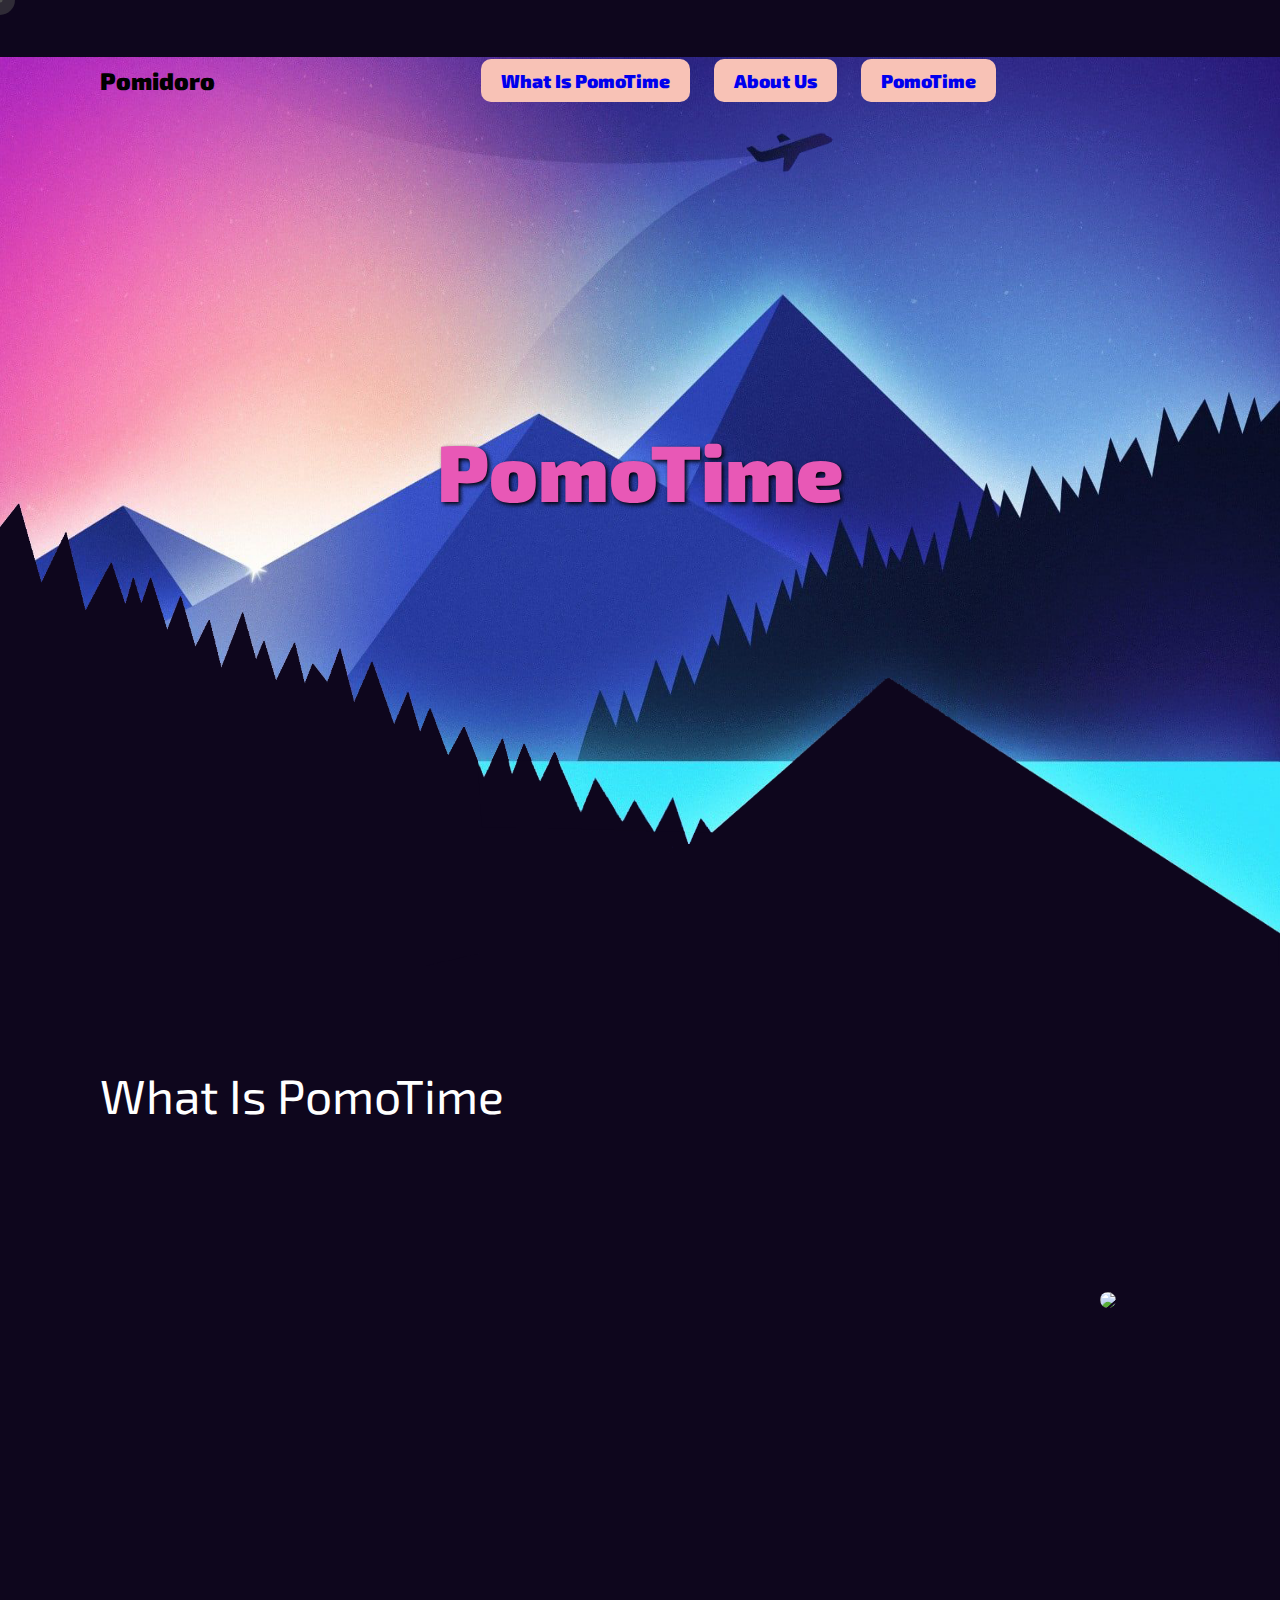
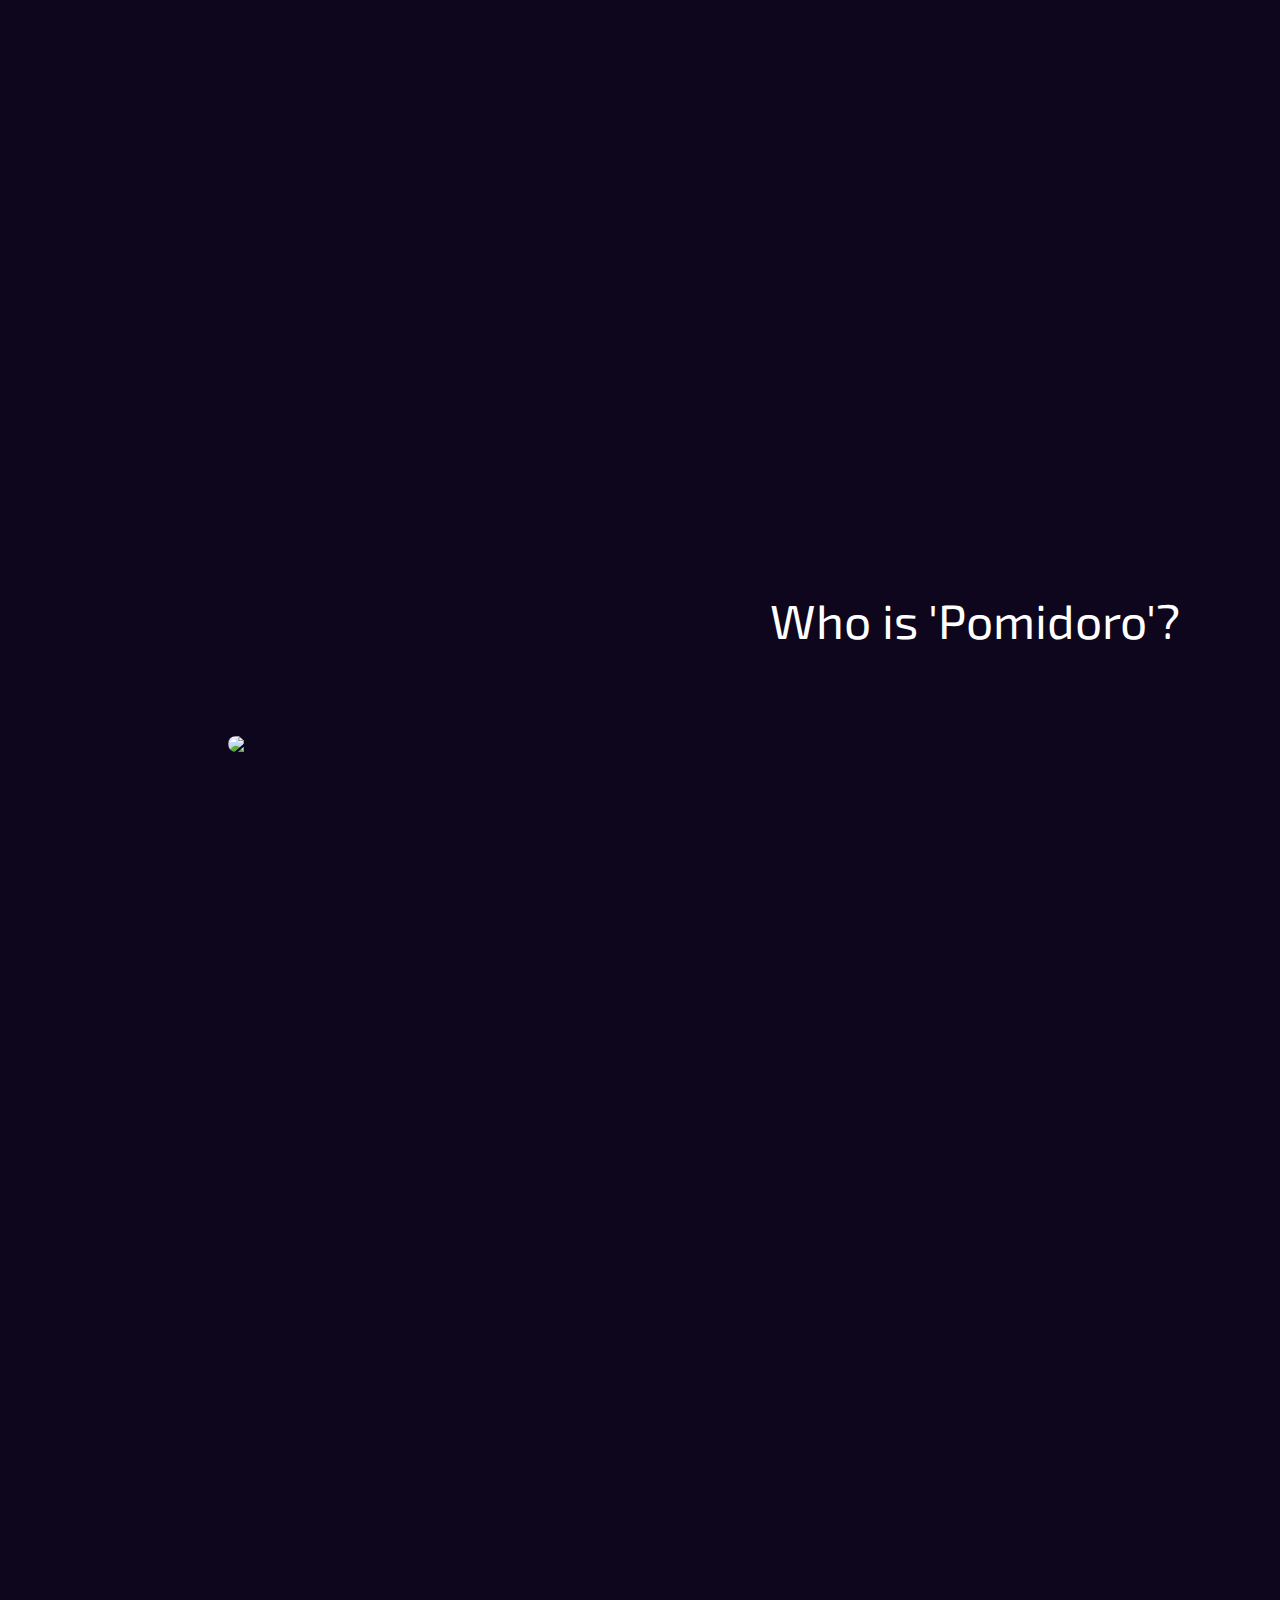
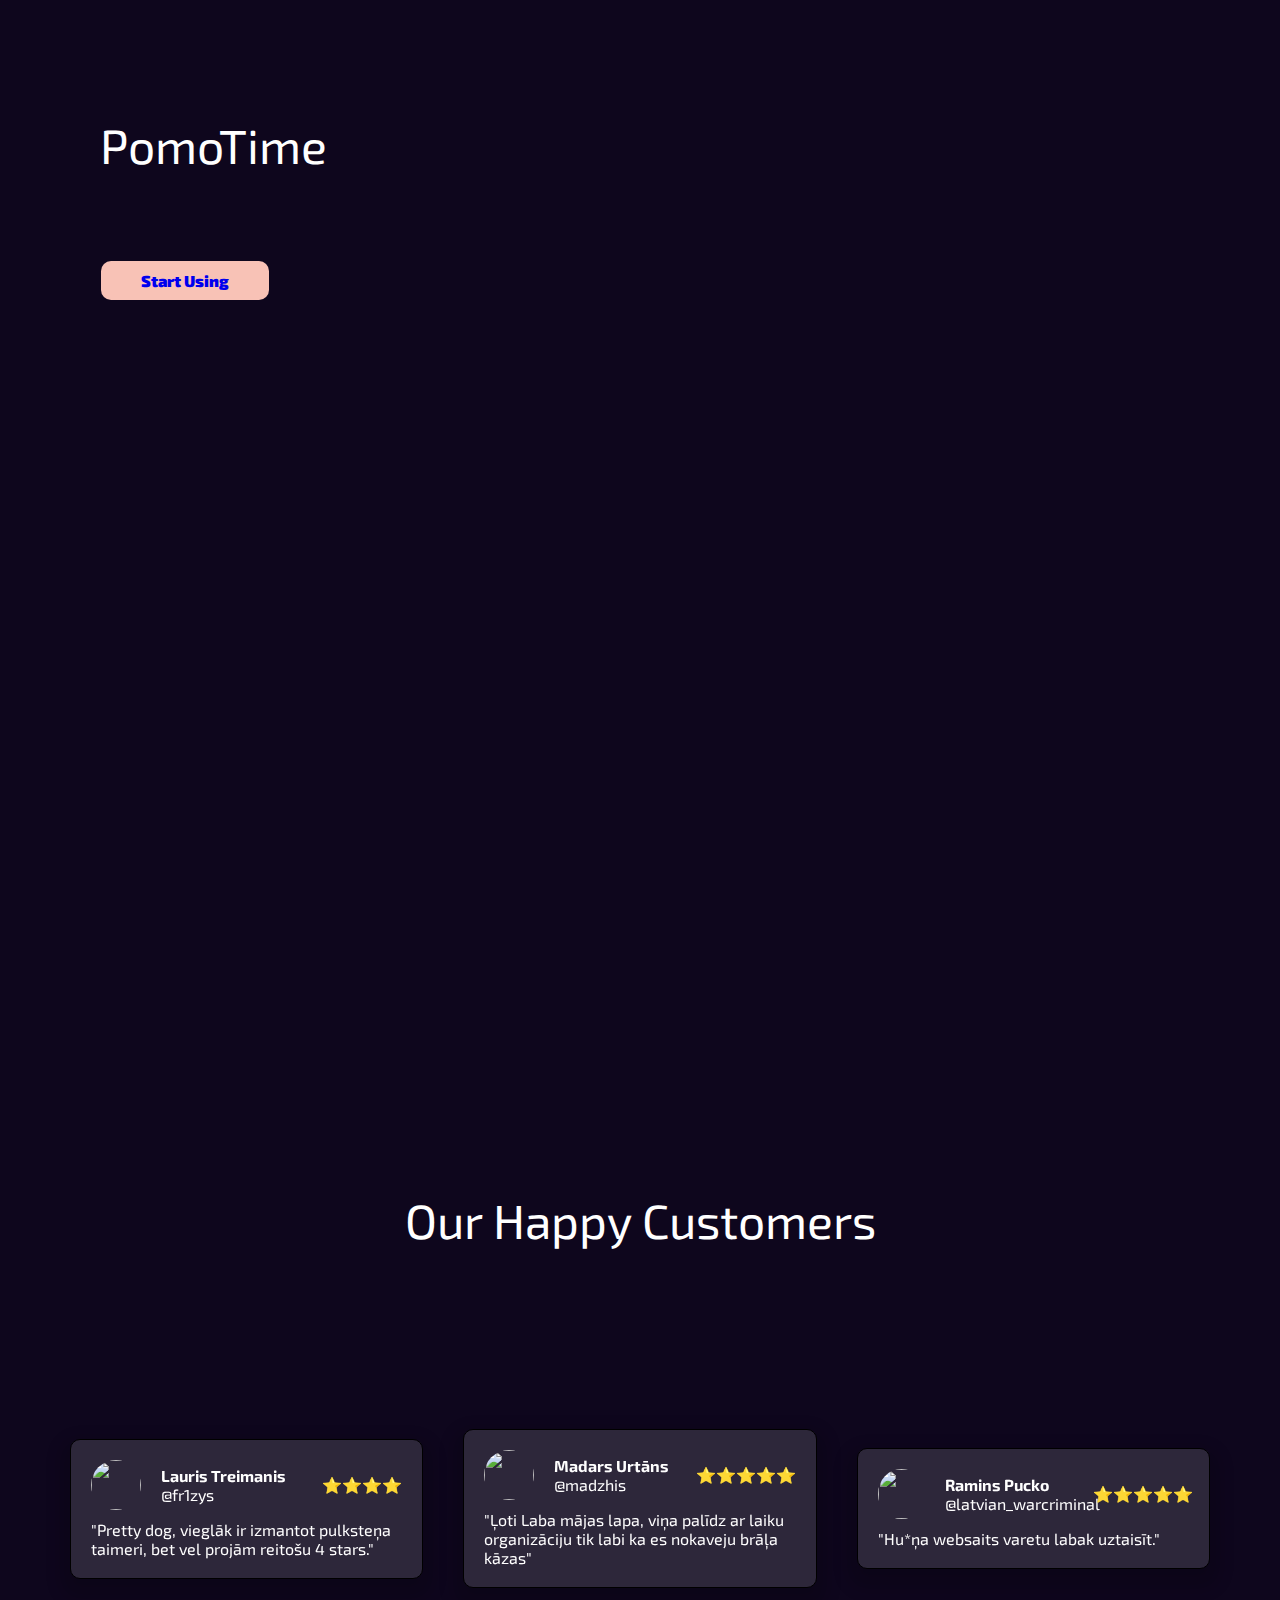
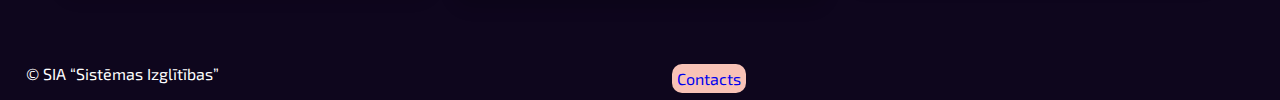
==== index.html @ 614adde9 "Add files via upload" ====
<!DOCTYPE html>
<html lang="lv">

<head>
    <meta charset="UTF-8">
    <meta name="viewport" content="width=device-width, initial-scale=1.0">
    <link rel="stylesheet" href="style.css" />
    <link rel="stylesheet" href="https://cdnjs.cloudflare.com/ajax/libs/font-awesome/5.15.1/css/all.min.css">
    <title>PomoLaiks</title>
</head>

<body class="intro" id="top">
    <div class="headerv2">
        <div class="language-btn">
            <div id="language-hide" id="language-btn">
                <a href="#" class="language" data-lang="en">EN</a>
                <a href="#" class="language" data-lang="lv">LV</a>
                <a href="#" class="language" data-lang="ru">RU</a>
            </div>
        </div>
    </div>
    <header>
        <a>
            <h2 class="logo">Pomidoro</h2>
        </a>
        <nav class="navigation">
            <div class="nav-buttons">
                <a href="#section2">
                    <h3 data-translate="KSIP"></h3>
                </a>
                <a href="#section3">
                    <h3 data-translate="PM"></h3>
                </a>
                <a class="poga" href="Taimera%20Sadala/index_timer.html">
                    <h3 data-translate="PT"></h3>
                </a>
            </div>
            <div class="dropdown">
                <a class="dropbtn"><i class="fas fa-bars"></i></a>
                <div class="dropdown-content">
                    <a href="#section2">
                        <h3 data-translate="KSIP"></h3>
                    </a>
                    <a href="#section3">
                        <h3 data-translate="PM"></h3>
                    </a>
                    <a class="poga" href="Taimera%20Sadala/index_timer.html">
                        <h3 data-translate="PT"></h3>
                    </a>
                    <div class="language">
                        <a href="#" class="language" data-lang="en">EN</a>
                        <a href="#" class="language" data-lang="lv">LV</a>
                        <a href="#" class="language" data-lang="ru">RU</a>
                    </div>
                </div>
            </div>
            </div>
        </nav>
    </header>

    <section class="parallax">
        <img src="img/Galvena_bilde.png" id="main">
        <h2 id="text" data-translate="PT"></h2>
        <img src="img/kalns.png" id="kalns">
        <img src="img/kalns2.png" id="kalns2">
        <img src="img/kalns3.png" id="kalns3">
        <img src="img/kalns4.png" id="kalns4">
        <img src="img/udens.png" id="udens">
        <img src="img/plane.png" id="plane">
    </section>

    <section class="section2" id="section2">
        <h2 data-translate="KSIP"></h2>
        <p class="section__paragraph" data-translate="KSIP_P"></p>
        <img class="heroimg"
            src="https://t4.ftcdn.net/jpg/01/58/70/21/360_F_158702129_PgQ9tL0KwHIqhNBlt4l4xD67zo24iT6y.jpg">
    </section>

    <section class="section3" id="section3">
        <div class="column-right">
            <h2 data-translate="KSP"></h2>
            <p class="section__paragraph" data-translate="KSP_P"></p>
            <img class="heroimg-left" src="https://cdn2.psychologytoday.com/assets/styles/manual_crop_1_91_1_1528x800/public/field_blog_entry_teaser_image/2022-02/questioning.jpg?itok=W7w69Jg_" width="600px">
        </div>
    </section>

    <section class="section4" id="section4">
        <h2 data-translate="PT">PomoLaiks</h2>
        <p class="section__paragraph" data-translate="PT_P"></p>
        <a class="poga" href="Taimera%20Sadala/index_timer.html" data-translate="SKL"></a>
    </section>

    <section class="section5">
        <h1 class="review-header" data-translate="MPL"></h1>
        <div id="reviews" class="review-container"></div>
    </section>

    <footer>
        <div class="foot">
            <div class="Sia">
                <h4>© SIA “Sistēmas Izglītības”</h4>
                <div class="Kontakti">
                    <a id="myBtn" href="#"" data-translate="Knt"></a>
                    <div id="KontaktiModal" class="modal">
                        <div class="modal-content">
                            <span class="close">&times;</span>
                            <div class="text-knt">
                                <p class="persona">Lauris Treimanis (CFO):</p>
                                <p class="Loc">Atmodas Bulvāris 12-13</p>
                                <p class="kontakti_P">+371 28 245 135</p>

                                <p class="persona">Madars Urtāns (CGO)</p>
                                <p class="Loc">Šķēdes Iela 21</p>
                                <p class="kontakti_P">+371 12 345 135</p>

                                <p class="persona">Ramins Pucko (CPO)</p>
                                <p class="Loc">Šķēdes Iela 1</p>
                                <p class="kontakti_P">+371 45 381 285</p>
                            </div>
                        </div>
                    </div>
                </div>
            </div>
        </div>
    </footer>


    <div class="cursor-dot" data-cursor-dot></div>
    <div class="cursor-outline" data-cursor-outline></div>

    <script src="https://ajax.googleapis.com/ajax/libs/jquery/3.5.1/jquery.min.js"></script>
    <script src="script.js"></script>
    <script src="https://kit.fontawesome.com/c8e4d183c2.js" crossorigin="anonymous"></script>
</body>

</html>
---- style.css ----
@import url('https://fonts.googleapis.com/css2?family=Exo+2:ital,wght@0,100..900;1,100..900&family=Nanum+Gothic&display=swap');

::-webkit-scrollbar {
  background: #e8f2ff00;
  width: 1px;
}

::-webkit-scrollbar-thumb {
  background-color: #f8c2b6;
}



* {
  margin: 0;
  padding: 0;
  box-sizing: border-box;
  font-family: "Exo 2", sans-serif;
  font-optical-sizing: auto;
  font-weight: 400;
  font-style: normal;
  min-width: 0;
  cursor: none;
}

/* Cursor */

.cursor-dot {
  width: 5px;
  height: 5px;
  background-color: #505050;
}

.cursor-outline {
  width: 30px;
  height: 30px;
  background-color: rgba(80, 80, 80, 0.5);
}

.cursor-dot,
.cursor-outline {
  position: fixed;
  top: 0;
  left: 0;
  transform: translate(-50%, -50%);
  border-radius: 50%;
  z-index: 9999;
  pointer-events: none;
}

/* Keyframes */

@keyframes fade-up {
  0% {
    opacity: 0;
    transform: translateY(30px) scale(0.9);
  }

  100% {
    opacity: 1;
    transform: translate(0px) scale(1);
  }
}

@keyframes fade-down {
  0% {
    opacity: 0;
    transform: translateY(-30px) scale(0.9);
  }

  100% {
    opacity: 1;
    transform: translate(0px) scale(1);
  }
}

@keyframes spin {
  from {
    transform: rotate(0turn);
  }

  to {
    transform: rotate(1turn);
  }
}

/**/

.animate {
  animation: fade-up 0.8s;
}

body {
  background: #0e061d;
  min-height: 100vh;
  overflow-x: hidden;
}


header {
  position: absolute;
  top: 0;
  left: 0;
  width: 100%;
  padding: 30px 100px;
  padding-top: 10px;
  display: flex;
  justify-content: flex-start;
  align-items: center;
  z-index: 100;
  animation: fade-down 1.3s;
  margin-top: 30px
}

.headerv2 {
  padding: 10px 10px;
  animation: fade-down 1.3s;
  background-color: #0e061d;
}

nav {
  height: 80px;
  display: flex;
  justify-content: space-between;
  align-items: center;
  padding: 0;
  animation: fade-down 0.5s;
}

.logo {
  transition: all 0.25s;
  font-weight: 900;
}

.language-btn {
  margin-left: 1800px;
  z-index: 9999;
}


/* Start here tomorow (16/02/2024)*/

.navigation a,
.poga {
  text-decoration: none;
  padding: 10px 20px;
  background-color: #f8c2b6;
  border-radius: 10px;
  margin: 0 10px;
  transition: all 0.25s;
  font-weight: 900;
  display: inline-block;
}

.poga {
  padding: 10px 40px;
  margin-left: 1px;
}

.navigation h3 {
  font-weight: 900;
}

.navigation a:hover,
.poga:hover {
  background: #f8c2b6;
  color: #fff;
  transform: scale(1.16);
}

.parallax {
  position: relative;
  display: flex;
  justify-content: center;
  align-items: center;
  height: 101vh;
  overflow: hidden;
}

.parallax img {
  position: absolute;
  top: 0;
  left: 0;
  width: 100%;
  height: 101vh;
  pointer-events: none;
  animation: fade-up 0.6s;
}

.footer {
  width: 50px;
  height: 50px;
  padding: 5px, 4px;
  background-color: white;
  border-radius: 10px;
}

#text {
  height: 20vh;
  position: absolute;
  font-size: 5em;
  font-weight: 900;
  color: #e858b6;
  text-shadow: 2px 2px 4px rgba(0.4, .2, .1, 5);
  animation: fade-up 0.5s;
}

#section {
  height: 101vh;
}

#section2,
#section3,
#section4,
#section5 {
  height: 125vh;
}

.section2,
.section3,
.section4 {
  position: relative;
  background: #0e061d;
  padding: 100px;
}

.section5 {
  padding: 50px;
  position: relative;
  background: #0e061d;
}

.section2 h2,
.section3 h2,
.section4 h2,
.section5 h2 {
  font-size: 3em;
  color: #fff;
  margin-bottom: 15px;
}


.section__paragraph {
  font-size: 1.4em;
  color: #fff;
  margin-bottom: 2em;
  transform: traxnslateY(20px);
  opacity: 0;
  transition: 2.8s ease;
}

.section__paragraph--visible {
  transform: translateY(0);
  opacity: 1;
}

.column-right {
  text-align: end;
}

/* review */

#reviews {
  display: flex;
  justify-content: center;
  align-items: center;
  flex-direction: row;
  width: 100%;
}

.review-container {
  display: flex;
  justify-content: space-around;
}

.review-card {
  border: 1px solid #000;
  border-radius: 10px;
  padding: 20px;
  margin: 20px;
  width: 400px;
  height: auto;
  display: flex;
  flex-direction: column;
  -webkit-backdrop-filter: blur(8px);
  backdrop-filter: blur(8px);
  box-shadow: 0px 10px 15px 10px rgb(0 0 0 / 15%);
  background-color: rgb(228 228 228 / 15%);
}

.header {
  display: flex;
  justify-content: space-between;
  align-items: center;
  width: 100%;
}

.review-header {
  text-align: center;
  font-size: 3em;
  margin-bottom: 10rem;
  color: #fff;
}

.profile-pic {
  width: 50px;
  height: 50px;
  border-radius: 50%;
  margin-right: 20px;
}

.name-username {
  display: flex;
  flex-direction: column;
  color: white;
}

.name {
  font-weight: bold;
  color: white;
}

.stars {
  margin-left: auto;
}

.review {
  margin-top: 10px;
  color: white;
}

/* Drop Down menu */

.dropdown {
  position: relative;
  display: inline-block;
}

.dropdown-content {
  display: none;
  position: absolute;
  min-width: 160px;
  z-index: 999;
}

.dropdown-content a {
  color: black;
  padding: 12px 16px;
  text-decoration: none;
  display: block;
}

.dropdown-content .language {
  padding: 5px;
  display: flex;
  justify-content: space-between;
}

.language {
  padding: 5px 5px;
  text-decoration: none;
  color: #000;
  background-color: white;
  border-radius: 10px;
  transition: all 0.25s;
}

.language:hover {
  background-color: #e858b6;
  color: #fff;
  transform: scale(1.16);
}

/* Footer */

footer hr {
  background-color: #c84eb7;
  padding: 2px;
  border: none;
}

.Sia {
  color: white;
  margin-top: 0.5vw;
  margin-left: 2vw;
  margin-bottom: 0.5vw;
  display: flex;
}

.Sia h4 {
  display: inline-block;
  margin-right: 35vw;
}

.Kontakti {
  margin-right: 2vw;
  padding: 5px 5px;
}

.Kontakti a {
  margin-right: 2vw;
  padding: 5px 5px;
  background-color: #f8c2b6;
  border-radius: 10px;
  transition: all 0.25s;
  text-align: center;
  text-decoration: none;
}

.Kontakti a:hover {
  transform: scale(1.16);
  color: #fff;
  background-color: #c84eb7;
}


.modal {
  display: none;
  position: fixed;
  z-index: 1;
  left: 0;
  top: 0;
  width: 100%;
  height: 100%;
  overflow: auto;
  background-color: rgb(0, 0, 0);
  background-color: rgba(0, 0, 0, 0.4);
}

.modal-content {
  background-color: #0e061d;
  margin: 15% auto;
  padding: 20px;
  width: 20%;
  height: 40%;
  border-radius: 10px;
  color: white;
  transform: scale(0);
  animation: fade-in 0.6s ease-in-out;
}

@keyframes fade-out {
  from {
    opacity: 1;
    transform: scale(1);
  }

  to {
    opacity: 0;
    transform: scale(0);
  }
}

@keyframes fade-in {
  from {
    opacity: 0;
    transform: scale(0);
  }

  to {
    opacity: 1;
    transform: scale(1);
  }
}

.close {
  color: #aaa;
  float: right;
  font-size: 28px;
  font-weight: bold;
}

.close:hover,
.close:focus {
  color: black;
  text-decoration: none;
  cursor: pointer;
}

.heroimg {
  float: right;
  margin-right: 5vw;
  animation: fade-up 1.3s;
  border-radius: 10px;
}

.heroimg-left {
  float: left;
  margin-left: 10vw;
  animation: fade-up 1.3s;
  border-radius: 10px;
}

.text-knt {
  margin-top: 2rem;
  text-align: center;
}

.persona {
  margin-top: 20px;
}

@media only screen and (min-width: 1950px) {
  .logo {
    margin-right: 45vw;
  }

  .language-btn {
    margin-left: 1800px;
  }
}

@media only screen and (min-width: 1800px) {
  .logo {
    margin-right: 50vw;
  }
}

@media only screen and (max-width: 1800px) {
  .logo {
    margin-right: 40vw;
  }

  .language-btn {
    margin-left: 1700px;
  }

  .headerv2 {
    padding: 0vw 1vh;
  }
}

@media only screen and (max-width: 1600px) {
  .logo {
    margin-right: 35vw;
  }
}

@media only screen and (max-width: 1450px) {
  .logo {
    margin-right: 30vw;
  }
}

@media only screen and (max-width: 1400px) {
  .logo {
    margin-right: 25vw;
  }
}

@media only screen and (max-width: 1300px) {
  .logo {
    margin-right: 20vw;
  }
}

@media only screen and (max-width: 1250px) {
  .stars {
    font-size: 1.1vw;
    margin-bottom: 2vw;
  }
}

@media only screen and (max-width: 1200px) {
  .logo {
    margin-right: 15vw;
  }
}

@media only screen and (max-width: 1150px) {
  .logo {
    margin-right: 10vw;
  }

  .stars {
    font-size: 1vw;
  }

  .name-username {
    font-size: 1.6vw;
  }
}

@media only screen and (max-width: 1100px) {
  .logo {
    margin-right: 5vw;
  }
}

@media only screen and (max-width: 1000px) {
  .logo {
    margin-right: 5vw;
  }

  .section5 {
    padding: 25px;
  }
}

@media only screen and (max-width: 940px) {
  .nav-buttons {
    display: none;
  }

  .logo {
    margin-right: 50vw;
  }

  #language-hide a {
    display: none;
  }

  /*Tapēc ka lielaka dala no ierīcem, kas ir zem 950px ir
mobīlās ierīces bez peles, bez klaviaturas, tapēc nav jēgas .cursor-dot un .cursor outline*/
  .cursor-dot {
    display: none;
  }

  .cursor-outline {
    display: none;
  }

  * {
    cursor: auto;
  }
}

@media screen and (min-width: 940px) {
  .dropdown {
    display: inline-block;
    display: none;
  }
}

@media only screen and (max-width: 900px) {
  .stars {
    font-size: 1.2vw;
  }

  .name-username {
    font-size: 1.6vw;
  }

  .review {
    font-size: 1.8vw;
  }

  .section5 {
    padding: 0;
  }
}

@media only screen and (max-width: 768px) {
  .stars {
    font-size: 1vw;
  }

  .name-username {
    font-size: 1.4vw;
  }

  .review {
    font-size: 1.6vw;
  }
}

@media only screen and (max-width: 700px) {
  .review-card {
    height: 250px;
  }

  .review {
    font-size: 1.72vw;
  }
}

@media only screen and (max-width: 600px) {
  .review-card {
    padding: 40px;
    height: 350px;
  }

  .review {
    font-size: 2vw;
  }

  .stars {
    margin-left: 3vw;
  }
}

@media only screen and (max-width: 475px) {
  .parallax {
    height: 1100px;
    width: 475px;
  }

  .parallax img {
    width: 900px;
    height: 1100px;
    transform: translateX(-190px);
  }

  #text {
    height: 40vh;
    font-size: 55px;
  }

  header {
    padding: 20px;
  }

  .dropdown-content {
    right: 0;
  }

  .section__paragraph,
  .section__paragraph--visible {
    font-size: 20px;
  }

  .logo {
    margin-right: 50vw;
  }

  .section2,
  .section3,
  .section4 {
    padding: 50px;
  }

  .section3 h2,
  .section2 h2,
  .section4 h2 {
    font-size: 2em;
    margin-bottom: 20px;
  }

  .review-header {
    font-size: 2em;
  }

  .review-card {
    width: 300px;
    height: 250px;
    padding: 20px;
    margin: 3px;
  }

  .review {
    font-size: 4vw;
  }

  .name {
    font-size: 4vw;
  }

  .stars {
    font-size: 1.8vw;
    margin-left: 0;
  }

  .profile-pic {
    display: none;
  }
}

@media only screen and (max-width: 425px) {
  .parallax {
    height: 858px;
    width: 425px;
  }

  body {
    overflow-x: hidden;
  }

  .parallax img {
    width: 900px;
    height: 858px;
    transform: translateX(-190px);
  }

  #text {
    height: 30vh;
    font-size: 55px;
  }

  header {
    padding: 40px;
  }

  .dropdown-content {
    right: 0;
  }

  .section__paragraph,
  .section__paragraph--visible {
    font-size: 20px;
  }

  .logo {
    margin-right: 110vw;
  }

  .section2,
  .section3,
  .section4 {
    padding: 50px;
  }

  .section3 h2,
  .section2 h2,
  .section4 h2 {
    font-size: 2em;
    margin-bottom: 20px;
  }

  .review-header {
    font-size: 2em;
  }

  .review-card {
    width: 125px;
    height: 200px;
    padding: 10px;
    margin: 3px;
  }

  .review {
    font-size: 3vw;
  }

  .name {
    font-size: 3vw;
  }

  .stars {
    font-size: 1.6vw;
    margin-left: 0;
  }

  .profile-pic {
    display: none;
  }

  @media only screen and (max-width: 375px) {
    .parallax {
      height: 858px;
      width: 375px;
    }

    .parallax img {
      width: 900px;
      height: 858px;
      transform: translateX(-170px);
    }

    #text {
      height: 30vh;
      font-size: 50px;
    }

    header {
      padding: 40px;
    }

    .dropdown-content {
      right: 0;
    }

    .section__paragraph,
    .section__paragraph--visible {
      font-size: 18px;
    }

    .logo {
      margin-right: 110vw;
    }

    .section2,
    .section3,
    .section4 {
      padding: 25px;
    }

    .section3 h2,
    .section2 h2,
    .section4 h2 {
      font-size: 2em;
      margin-bottom: 20px;
    }

    .review-header {
      font-size: 2em;
    }

    .review-card {
      width: 125px;
      height: 200px;
      padding: 10px;
      margin: 3px;
    }

    .review {
      font-size: 3vw;
    }

    .name {
      font-size: 3vw;
    }

    .stars {
      font-size: 1.5vw;
      margin-left: 0;
    }

    .profile-pic {
      display: none;
    }
  }

  @media only screen and (max-width: 320px) {
    .parallax {
      height: 1100px;
      width: 360px;
    }

    .parallax img {
      width: 900px;
      height: 1100px;
      transform: translateX(-190px);
    }

    #text {
      height: 40vh;
      font-size: 55px;
    }

    header {
      padding: 20px;
    }

    .dropdown-content {
      right: 0;
    }

    .section__paragraph,
    .section__paragraph--visible {
      font-size: 20px;
    }

    .logo {
      margin-right: 50vw;
    }

    .section2,
    .section3,
    .section4 {
      padding: 50px;
    }

    .section3 h2,
    .section2 h2,
    .section4 h2 {
      font-size: 2em;
      margin-bottom: 20px;
    }

    .review-header {
      font-size: 2em;
    }

    .review-card {
      width: 300px;
      height: 250px;
      padding: 20px;
      margin: 3px;
    }

    .review {
      font-size: 4vw;
    }

    .name {
      font-size: 3vw;
    }

    .stars {
      font-size: 1.8vw;
      margin-left: 0;
    }

    .profile-pic {
      display: none;
    }
  }
}
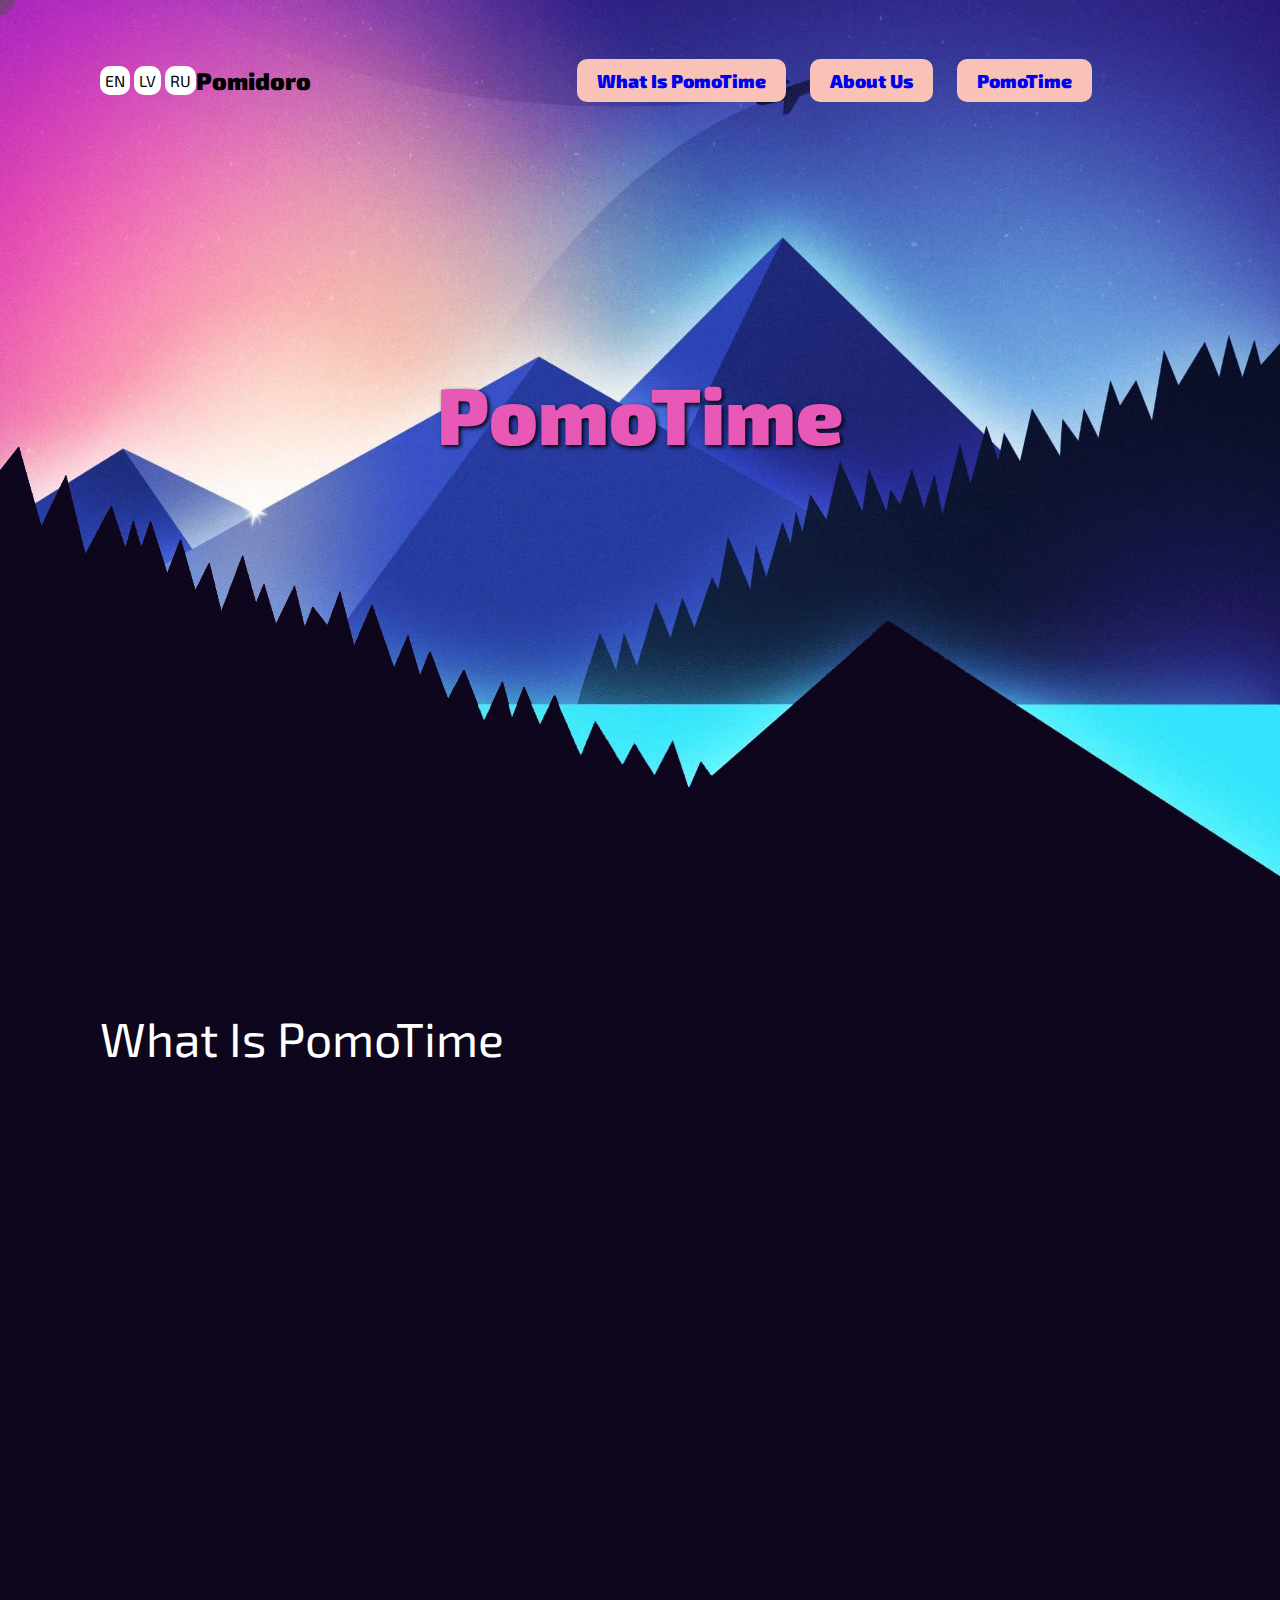
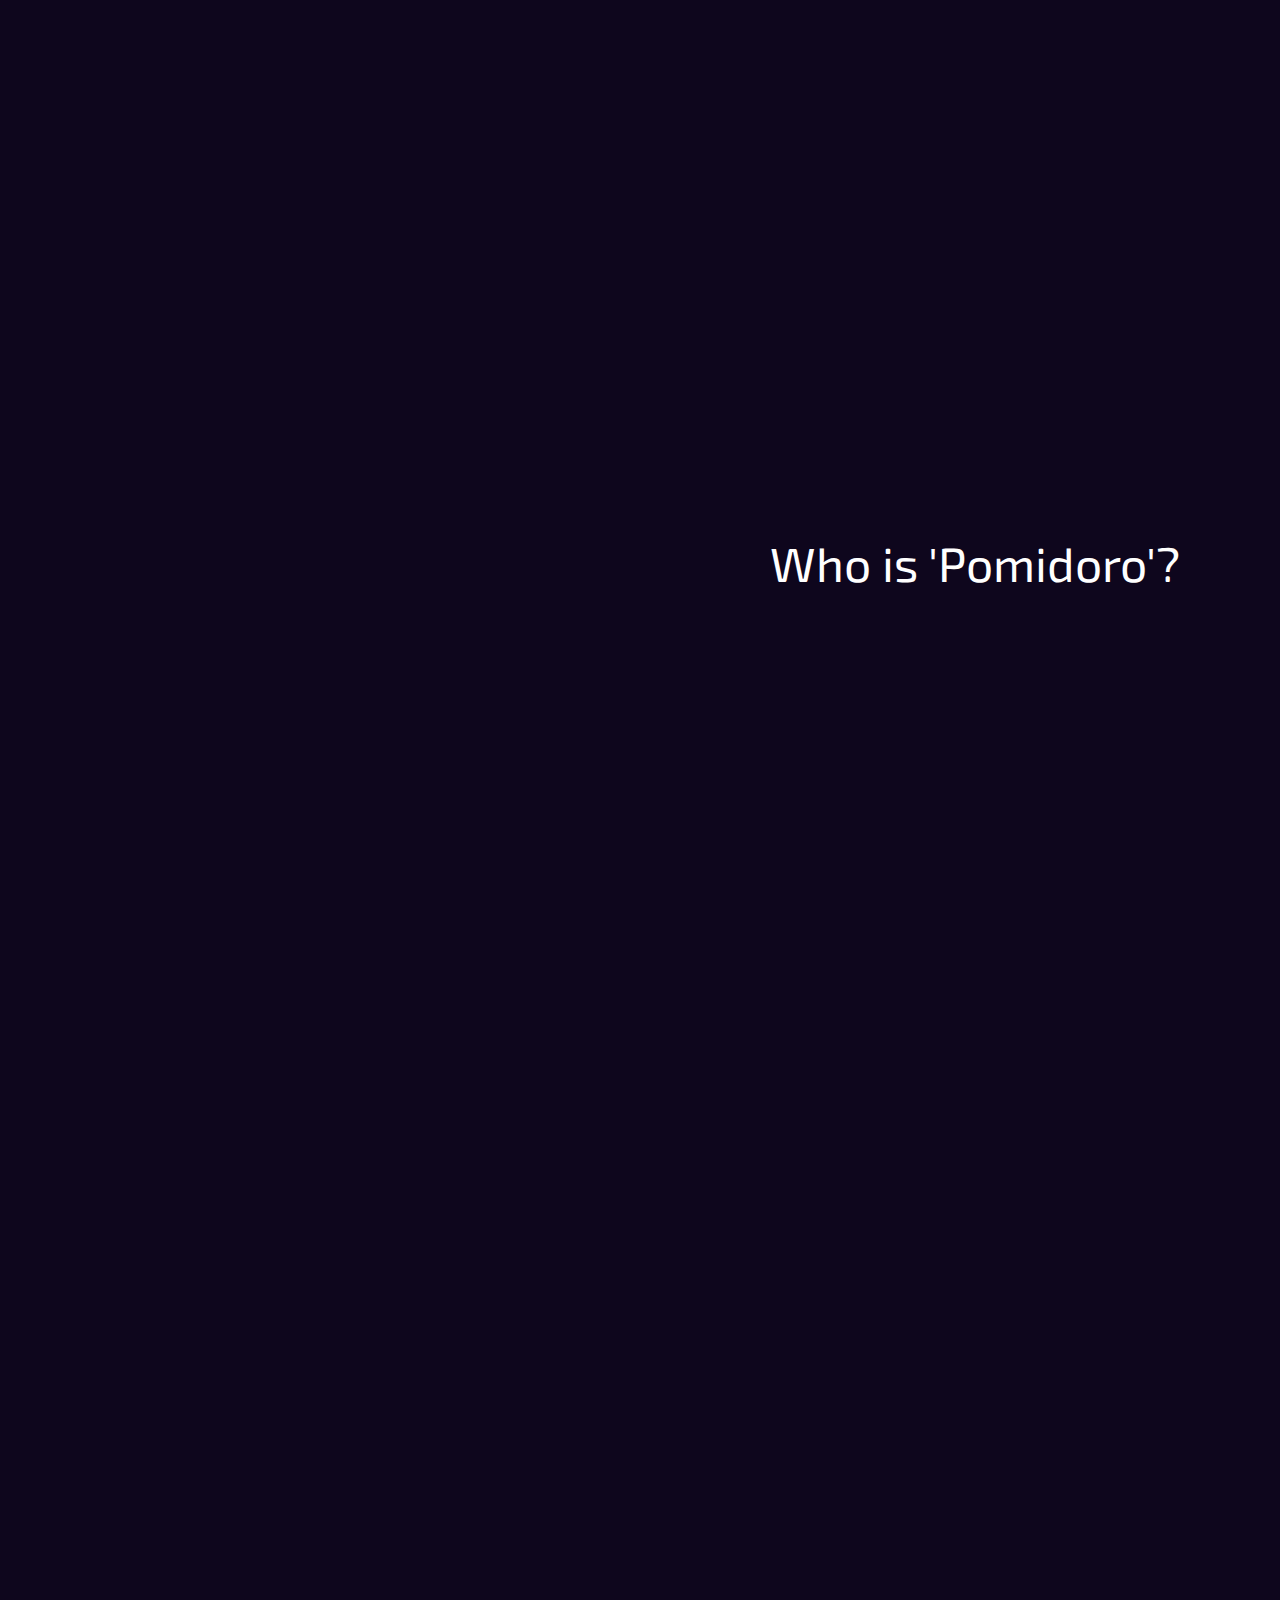
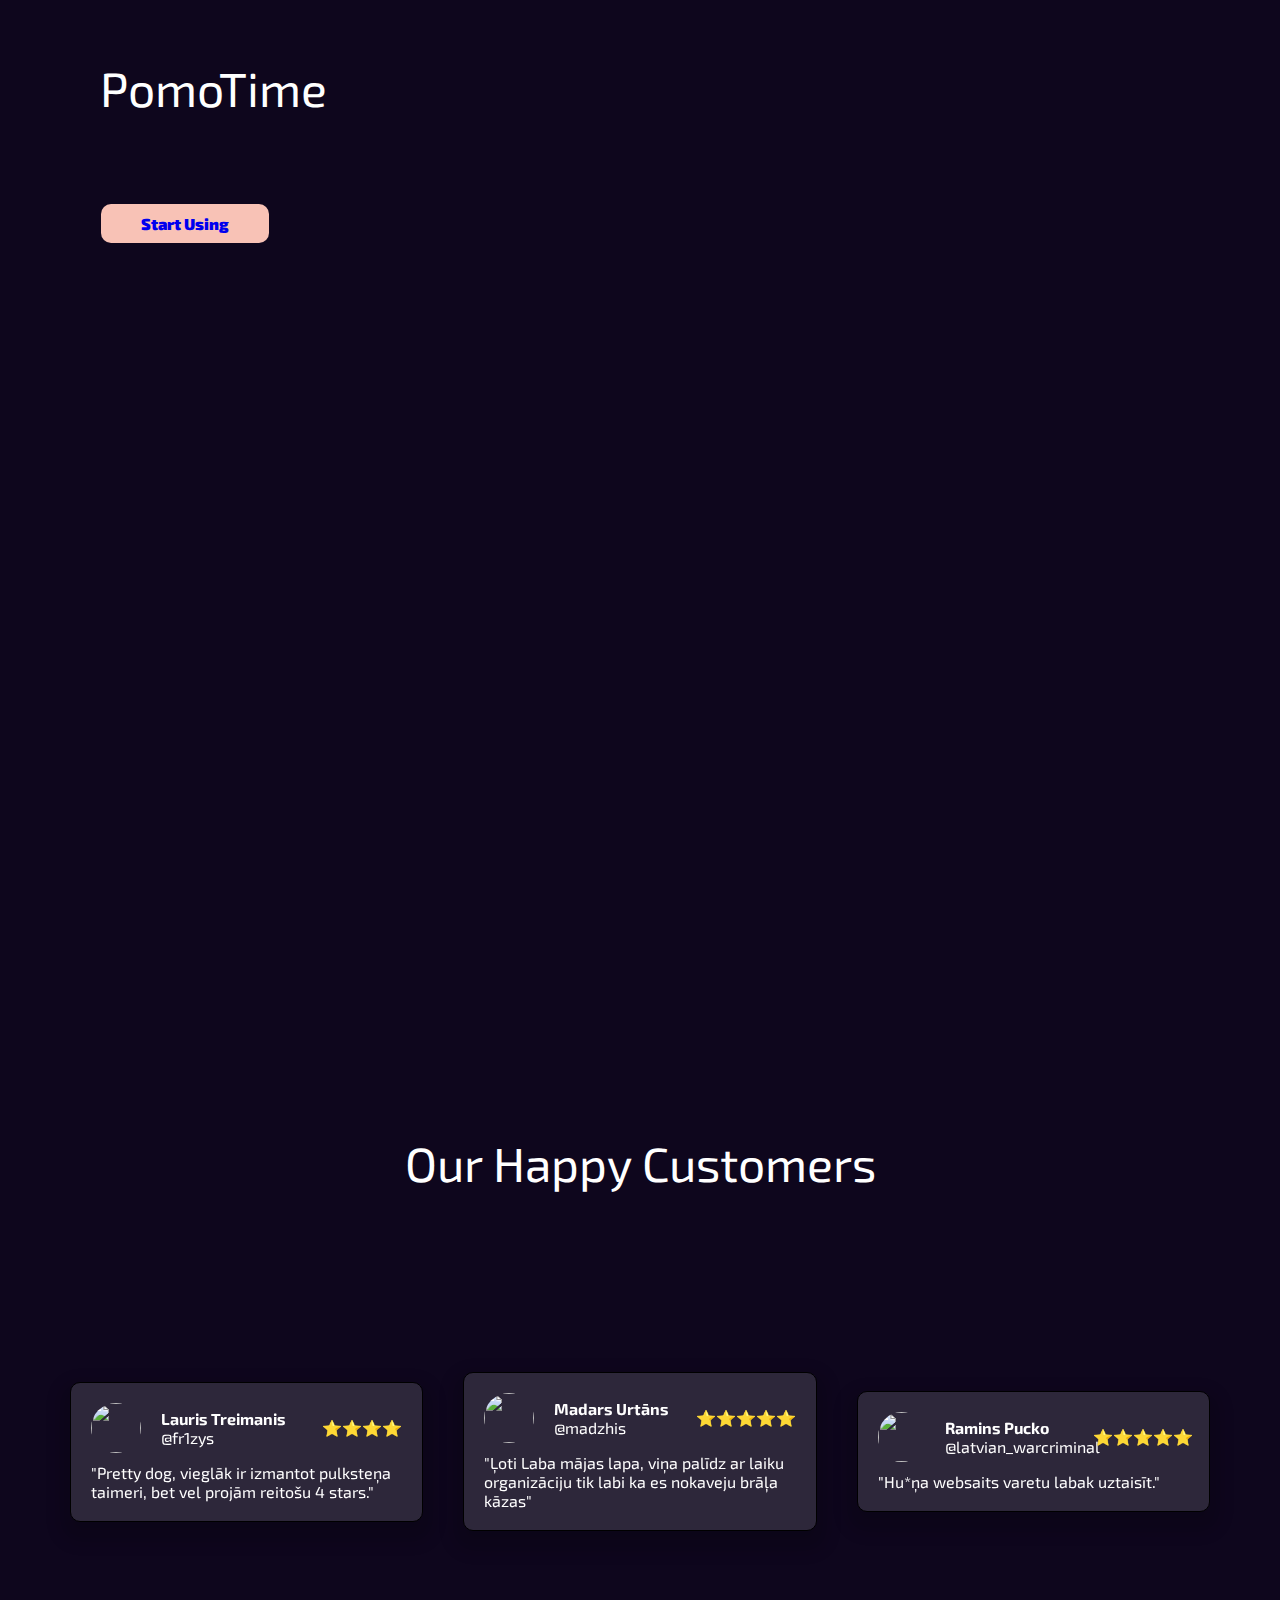
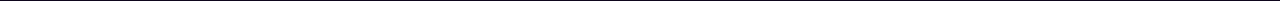
==== commit 987f5b8e: "Update index.html" ====
--- a/index.html
+++ b/index.html
@@ -1,5 +1,5 @@
 <!DOCTYPE html>
-<html lang="lv">
+<html lang="en">
 
 <head>
     <meta charset="UTF-8">
@@ -10,16 +10,12 @@
 </head>
 
 <body class="intro" id="top">
-    <div class="headerv2">
-        <div class="language-btn">
-            <div id="language-hide" id="language-btn">
-                <a href="#" class="language" data-lang="en">EN</a>
-                <a href="#" class="language" data-lang="lv">LV</a>
-                <a href="#" class="language" data-lang="ru">RU</a>
-            </div>
+    <header>
+        <div id="language-hide">
+            <a href="#" class="language" data-lang="en">EN</a>
+            <a href="#" class="language" data-lang="lv">LV</a>
+            <a href="#" class="language" data-lang="ru">RU</a>
         </div>
-    </div>
-    <header>
         <a>
             <h2 class="logo">Pomidoro</h2>
         </a>
@@ -31,7 +27,7 @@
                 <a href="#section3">
                     <h3 data-translate="PM"></h3>
                 </a>
-                <a class="poga" href="Taimera%20Sadala/index_timer.html">
+                <a href="Taimera Sadala/index_timer.html">
                     <h3 data-translate="PT"></h3>
                 </a>
             </div>
@@ -44,13 +40,13 @@
                     <a href="#section3">
                         <h3 data-translate="PM"></h3>
                     </a>
-                    <a class="poga" href="Taimera%20Sadala/index_timer.html">
+                    <a href="Taimera Sadala/index_timer.html">
                         <h3 data-translate="PT"></h3>
                     </a>
                     <div class="language">
-                        <a href="#" class="language" data-lang="en">EN</a>
-                        <a href="#" class="language" data-lang="lv">LV</a>
-                        <a href="#" class="language" data-lang="ru">RU</a>
+                        <a href="#" class="language"  data-lang="en">EN</a>
+                        <a href="#" class="language"  data-lang="lv">LV</a>
+                        <a href="#" class="language"  data-lang="ru">RU</a>
                     </div>
                 </div>
             </div>
@@ -72,58 +68,25 @@
     <section class="section2" id="section2">
         <h2 data-translate="KSIP"></h2>
         <p class="section__paragraph" data-translate="KSIP_P"></p>
-        <img class="heroimg"
-            src="https://t4.ftcdn.net/jpg/01/58/70/21/360_F_158702129_PgQ9tL0KwHIqhNBlt4l4xD67zo24iT6y.jpg">
     </section>
 
     <section class="section3" id="section3">
         <div class="column-right">
             <h2 data-translate="KSP"></h2>
             <p class="section__paragraph" data-translate="KSP_P"></p>
-            <img class="heroimg-left" src="https://cdn2.psychologytoday.com/assets/styles/manual_crop_1_91_1_1528x800/public/field_blog_entry_teaser_image/2022-02/questioning.jpg?itok=W7w69Jg_" width="600px">
         </div>
     </section>
 
     <section class="section4" id="section4">
         <h2 data-translate="PT">PomoLaiks</h2>
         <p class="section__paragraph" data-translate="PT_P"></p>
-        <a class="poga" href="Taimera%20Sadala/index_timer.html" data-translate="SKL"></a>
+        <a class="poga" , href="Taimera Sadala/index_timer.html" data-translate="SKL"></a>
     </section>
 
     <section class="section5">
         <h1 class="review-header" data-translate="MPL"></h1>
         <div id="reviews" class="review-container"></div>
     </section>
-
-    <footer>
-        <div class="foot">
-            <div class="Sia">
-                <h4>© SIA “Sistēmas Izglītības”</h4>
-                <div class="Kontakti">
-                    <a id="myBtn" href="#"" data-translate="Knt"></a>
-                    <div id="KontaktiModal" class="modal">
-                        <div class="modal-content">
-                            <span class="close">&times;</span>
-                            <div class="text-knt">
-                                <p class="persona">Lauris Treimanis (CFO):</p>
-                                <p class="Loc">Atmodas Bulvāris 12-13</p>
-                                <p class="kontakti_P">+371 28 245 135</p>
-
-                                <p class="persona">Madars Urtāns (CGO)</p>
-                                <p class="Loc">Šķēdes Iela 21</p>
-                                <p class="kontakti_P">+371 12 345 135</p>
-
-                                <p class="persona">Ramins Pucko (CPO)</p>
-                                <p class="Loc">Šķēdes Iela 1</p>
-                                <p class="kontakti_P">+371 45 381 285</p>
-                            </div>
-                        </div>
-                    </div>
-                </div>
-            </div>
-        </div>
-    </footer>
-
 
     <div class="cursor-dot" data-cursor-dot></div>
     <div class="cursor-outline" data-cursor-outline></div>
@@ -133,4 +96,4 @@
     <script src="https://kit.fontawesome.com/c8e4d183c2.js" crossorigin="anonymous"></script>
 </body>
 
-</html>+</html>
